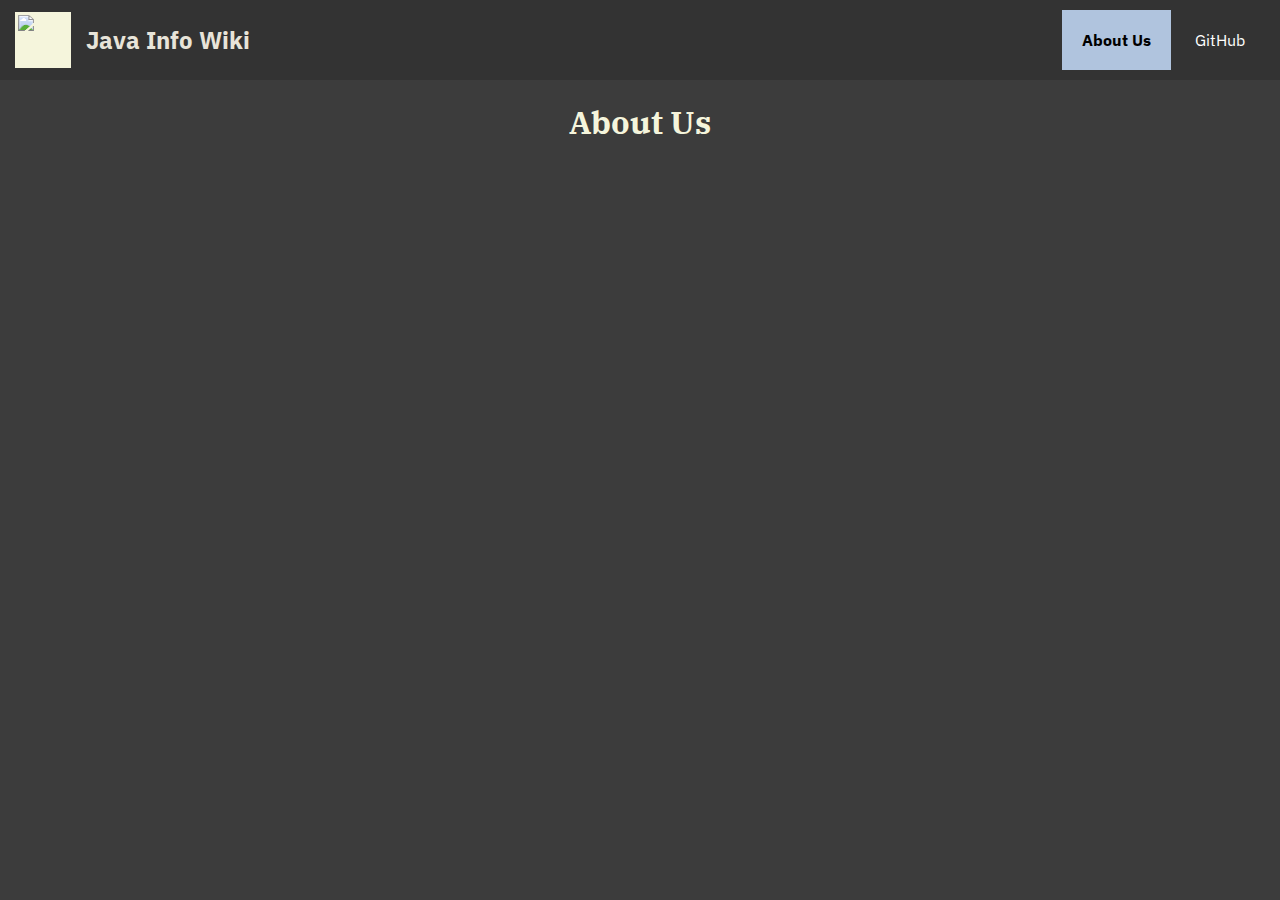
==== pages/about.html @ f69f8e46 "Merge pull request #7 from sauravk000/main" ====
<!DOCTYPE html>
<html lang="en">
<head>
    <meta charset="UTF-8">
    <meta name="viewport" content="width=device-width, initial-scale=1.0">
    <link rel="shortcut icon" href="../logo.png" type="image/x-icon">
    <link rel="stylesheet" href="https://cdnjs.cloudflare.com/ajax/libs/font-awesome/6.4.2/css/fontawesome.min.css" integrity="sha512-siarrzI1u3pCqFG2LEzi87McrBmq6Tp7juVsdmGY1Dr8Saw+ZBAzDzrGwX3vgxX1NkioYNCFOVC0GpDPss10zQ==" crossorigin="anonymous" referrerpolicy="no-referrer" />
    <link rel="stylesheet" href="https://cdnjs.cloudflare.com/ajax/libs/font-awesome/6.4.2/css/brands.min.css" integrity="sha512-W/zrbCncQnky/EzL+/AYwTtosvrM+YG/V6piQLSe2HuKS6cmbw89kjYkp3tWFn1dkWV7L1ruvJyKbLz73Vlgfg==" crossorigin="anonymous" referrerpolicy="no-referrer" />
    <title>Java Intro Wiki</title>
    <link rel="stylesheet" href="../styles/main.css">
    <link rel="stylesheet" href="../styles/about.css">
</head>
<body>
    <!-- Create the header -->
    <header class="header">
      <div class="logo-container">
        <img src="../logo.png" alt="Logo"> <!-- Add a logo image -->
        <h1>Java Info Wiki</h1> <!-- Add a title -->
      </div>
        <div class="links">
            <a class="active">About Us</a> <!-- Link to the about page -->
            <a href="https://github.com/c43-sar/java-intro-wiki">
                <i class="fa-brands fa-github"></i>
                GitHub
            </a> <!-- Link to the download page -->
        </div>
    </header>

    <!-- Create the content area -->
    <main class="content">
        <h1>About Us</h1> <!-- Add a heading -->

    </main>
</body>
</html>
---- styles/main.css ----
@import url('https://fonts.googleapis.com/css2?family=IBM+Plex+Sans:ital,wght@0,100;0,200;0,300;0,400;0,500;0,600;0,700;1,100;1,200;1,300;1,400;1,500;1,600;1,700&family=IBM+Plex+Serif&family=Inter:wght@100;200;300;400;500;600;700;800;900&family=Montserrat:ital,wght@0,100;0,200;0,300;0,400;0,500;0,600;0,700;0,800;0,900;1,100;1,200;1,300;1,400;1,500;1,600;1,700;1,800;1,900&display=swap');

body {
  font-family: 'IBM Plex Sans', sans-serif;
  font-weight: 400;
  margin: 0;
  display: grid;
  grid-template-areas: "header header header header header header header"
                       "navbar main main main main main ad";
  grid-template-rows: 80px 5fr;
  grid-auto-rows: 1fr;
  grid-auto-columns: 1fr;
  height: 100vh;
  gap: 0px 20px;
  background-color: rgb(60, 60, 60);
  color: beige;
}

/* Style the header */
/* .header {
  background-color: #f1f1f1; /* Light gray background color */
  /* padding: 20px; /* Add some padding */
  /* text-align: center; Center the text */
  /* grid-area: header; */
/* } */

.active {
  background-color: lightsteelblue; /* Light gray background color */
  color: black !important; /* Black text color */
  font-weight: 700 !important;
}

.header {
  background-color: #333; /* Dark background color */
  /*padding: 20px; /* Add some padding */
  /*height: 60px; /* Set the height of the header */
  width: 100%; /* Set the width of the header */
  /*position: fixed; /* Make it stick to the top */
  /* top: 0;*/
  grid-area: header;
  display: flex; /* Use flexbox to align the items */
  align-items: center; /* Center the items vertically */
  justify-content: space-between; /* Distribute the items evenly */
}

/* Style the header title */
.header h1 {
  color: #e8e4d9;
  /*font-size: min(5vw, 1.2em);*/
  font-size: x-large;
  text-align: center;
}

.header img {
  width: 50px; /* Set the width of the logo */
  height: 50px; /* Set the height of the logo */
  margin: 15px; /* Add some margin to the logo */
  /* height: 100px; /* Set the height of the logo */
  vertical-align: middle; /* Align the logo vertically with the text */
  /*width: max(100px, 18vw); /* Set the width of the logo */
  background-color: beige;
  aspect-ratio: 35 / 4;
  padding: 0.2rem;
}

/* Style the header links */
.header a {
  display: inline-block; /* Display the links inline */
  color: white; /* White text color */
  /*padding: 20px; /* Add some padding */
  padding: 20px;
  text-decoration: none; /* Remove underline */
}

/* Change the color of links on hover */
.header a:hover {
  background-color: beige; /* Light gray background color */
  color: black; /* Black text color */
}

.logo-container {
  display: grid;
  grid-template-columns: auto auto;
  place-items: center;


}

.links {
  margin-right: 15px;
}

/* Style the navigation bar */
.navbar {
  background-color: #333; /* Dark background color */
  overflow: auto; /* Enable scrolling if the content is too long */
  grid-area: navbar;
}

/* Style the navigation bar links */
.navbar a {
  display: block; /* Make the links take up the entire space */
  color: white; /* White text color */
  padding: 16px; /* Add some padding */
  text-decoration: none; /* Remove underline */
}

/* Change the color of links on hover */
.navbar a:hover {
  background-color: #ddd; /* Light gray background color */
  color: darkslateblue; /* Black text color */
  font-weight: 500;
}

/* Style the content area */
.content {
  font-family: 'Inter', sans-serif !important;
  grid-area: main;
}

/* Style the heading */
.content h1 {
  font-family: 'IBM Plex Serif', serif !important;
  text-align: center; /* Center the text */
}

.linkBox {
  grid-area: ad;
  display: grid;
}

.prBox {
  border: 1px solid black;
  margin: 15px;
  font-family: 'Segoe UI', Tahoma, Geneva, Verdana, sans-serif;
  font-size: x-small;
}

.prBox img {
  width: 100%;
  padding: 0;
  margin: 0;
}

#wrap {
  width: 160px;
  height: 160px;
  padding: 0;
  overflow: hidden;
}

#scaled-frame {
  width: 200px;
  height: 200px;
  border: 0px;
  zoom: 0.8;
  -moz-transform: scale(0.8);
  -moz-transform-origin: 0 0;
  -o-transform: scale(0.8);
  -o-transform-origin: 0 0;
  -webkit-transform: scale(0.8);
  -webkit-transform-origin: 0 0;
}

@media screen and (-webkit-min-device-pixel-ratio:0) {
  #scaled-frame {
    zoom: 1;
  }
}
---- styles/about.css ----
body{
  grid-template-areas: "header header header header header header"
                       "main main main main main main";
  justify-items: center;
}
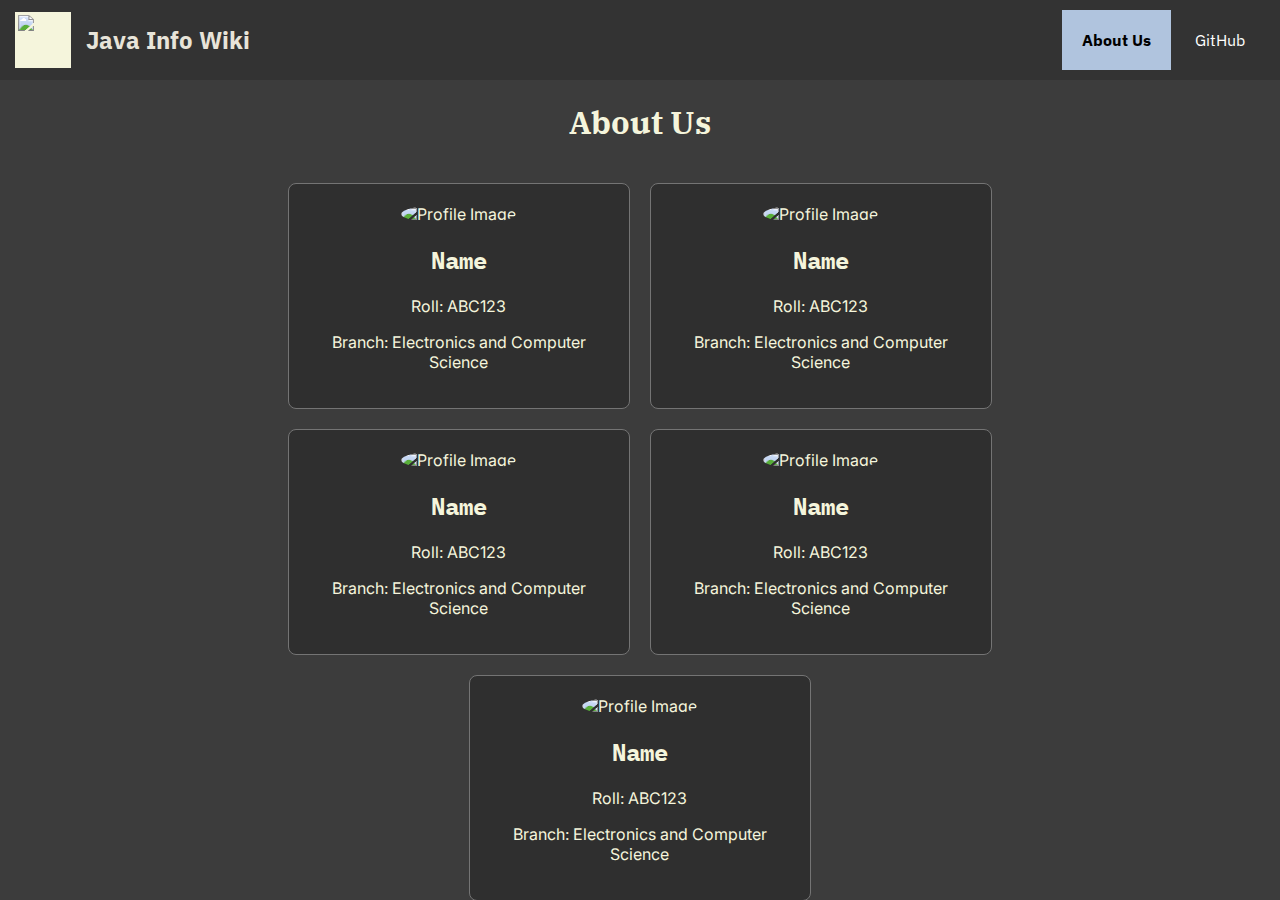
==== commit 57b44458: "Merge pull request #8 from sauravk000/main" ====
--- a/pages/about.html
+++ b/pages/about.html
@@ -29,7 +29,45 @@
     <!-- Create the content area -->
     <main class="content">
         <h1>About Us</h1> <!-- Add a heading -->
-
+        <section class="card-grid">
+            <div class="card">
+                <img src="profile-image.jpg" alt="Profile Image">
+                <h2>Name</h2>
+                <p>Roll: ABC123</p>
+                <p>Branch: Electronics and Computer Science</p>
+                <a href="https://github.com/username" target="_blank"><i class="fa-brands fa-square-github"></i></a>
+            </div>
+            <div class="card">
+                <img src="profile-image.jpg" alt="Profile Image">
+                <h2>Name</h2>
+                <p>Roll: ABC123</p>
+                <p>Branch: Electronics and Computer Science</p>
+                <a href="https://github.com/username" target="_blank"><i class="fa-brands fa-square-github"></i></a>
+            </div>
+            <div class="card">
+                <img src="profile-image.jpg" alt="Profile Image">
+                <h2>Name</h2>
+                <p>Roll: ABC123</p>
+                <p>Branch: Electronics and Computer Science</p>
+                <a href="https://github.com/username" target="_blank"><i class="fa-brands fa-square-github"></i></a>
+            </div>
+            <div class="card">
+                <img src="profile-image.jpg" alt="Profile Image">
+                <h2>Name</h2>
+                <p>Roll: ABC123</p>
+                <p>Branch: Electronics and Computer Science</p>
+                <a href="https://github.com/username" target="_blank"><i class="fa-brands fa-square-github"></i></a>
+            </div>
+            <div class="card">
+                <img src="profile-image.jpg" alt="Profile Image">
+                <h2>Name</h2>
+                <p>Roll: ABC123</p>
+                <p>Branch: Electronics and Computer Science</p>
+                <a href="https://github.com/username" target="_blank"><i class="fa-brands fa-square-github"></i></a>
+            </div>
+            <!-- Add more cards here if needed -->
+        </section>
+        
     </main>
 </body>
 </html>
--- a/styles/main.css
+++ b/styles/main.css
@@ -1,4 +1,4 @@
-@import url('https://fonts.googleapis.com/css2?family=IBM+Plex+Sans:ital,wght@0,100;0,200;0,300;0,400;0,500;0,600;0,700;1,100;1,200;1,300;1,400;1,500;1,600;1,700&family=IBM+Plex+Serif&family=Inter:wght@100;200;300;400;500;600;700;800;900&family=Montserrat:ital,wght@0,100;0,200;0,300;0,400;0,500;0,600;0,700;0,800;0,900;1,100;1,200;1,300;1,400;1,500;1,600;1,700;1,800;1,900&display=swap');
+@import url('https://fonts.googleapis.com/css2?family=IBM+Plex+Sans:ital,wght@0,100;0,200;0,300;0,400;0,500;0,600;0,700;1,100;1,200;1,300;1,400;1,500;1,600;1,700&family=IBM+Plex+Serif&family=Inter:wght@100;200;300;400;500;600;700;800;900&family=Montserrat:ital,wght@0,100;0,200;0,300;0,400;0,500;0,600;0,700;0,800;0,900;1,100;1,200;1,300;1,400;1,500;1,600;1,700;1,800;1,900&family=IBM+Plex+Mono&family=JetBrains+Mono&display=swap');
 
 body {
   font-family: 'IBM Plex Sans', sans-serif;
@@ -116,6 +116,7 @@
 .content {
   font-family: 'Inter', sans-serif !important;
   grid-area: main;
+  overflow-y: scroll;
 }
 
 /* Style the heading */
@@ -166,4 +167,34 @@
   #scaled-frame {
     zoom: 1;
   }
-}+}
+
+h2, h3, h4, h5, h6 {
+  font-family: 'IBM Plex Mono', Menlo, Courier, monospace;
+}
+
+li {
+  margin: 1em;
+}
+
+/* Style the pre tag in dark mode */
+pre {
+  padding: 1em;
+  background-color: #333; /* Dark background color */
+  color: #dddddd; /* Light text color */
+  border-radius: 0.3em;
+  overflow-x: auto;
+  font-family: 'JetBrains Mono','IBM Plex Mono', Courier, monospace;
+}
+
+/* Style the code tag inside the pre for dark mode */
+pre code {
+  font-family: 'JetBrains Mono','IBM Plex Mono', Courier, monospace;
+  color: #fff; /* Light text color */
+}
+
+section {
+  margin: 2.5rem 0;
+}
+
+
--- a/styles/about.css
+++ b/styles/about.css
@@ -1,5 +1,36 @@
 body{
   grid-template-areas: "header header header header header header"
-                       "main main main main main main";
-  justify-items: center;
-}+                       ". main main main main .";
+  justify-items: stretch;  
+}
+
+
+.card-grid {
+  display: flex;
+  flex-wrap: wrap;
+  justify-content: center;
+  gap: 20px;
+}
+
+.card {
+  border: 1px solid #747474;
+  border-radius: 8px;
+  padding: 20px;
+  text-align: center;
+  max-width: 300px; /* Set a maximum width for the card */
+  flex: 1 0 300px; /* Flex properties for responsiveness */
+  background-color: #2f2f2f;
+}
+
+.card img {
+  width: 100%;
+  border-radius: 50%; /* Adjust this for circular images */
+}
+
+.card a {
+  display: block;
+  margin-top: 10px;
+  text-decoration: none;
+  color: white;
+  font-size: 4rem;
+}
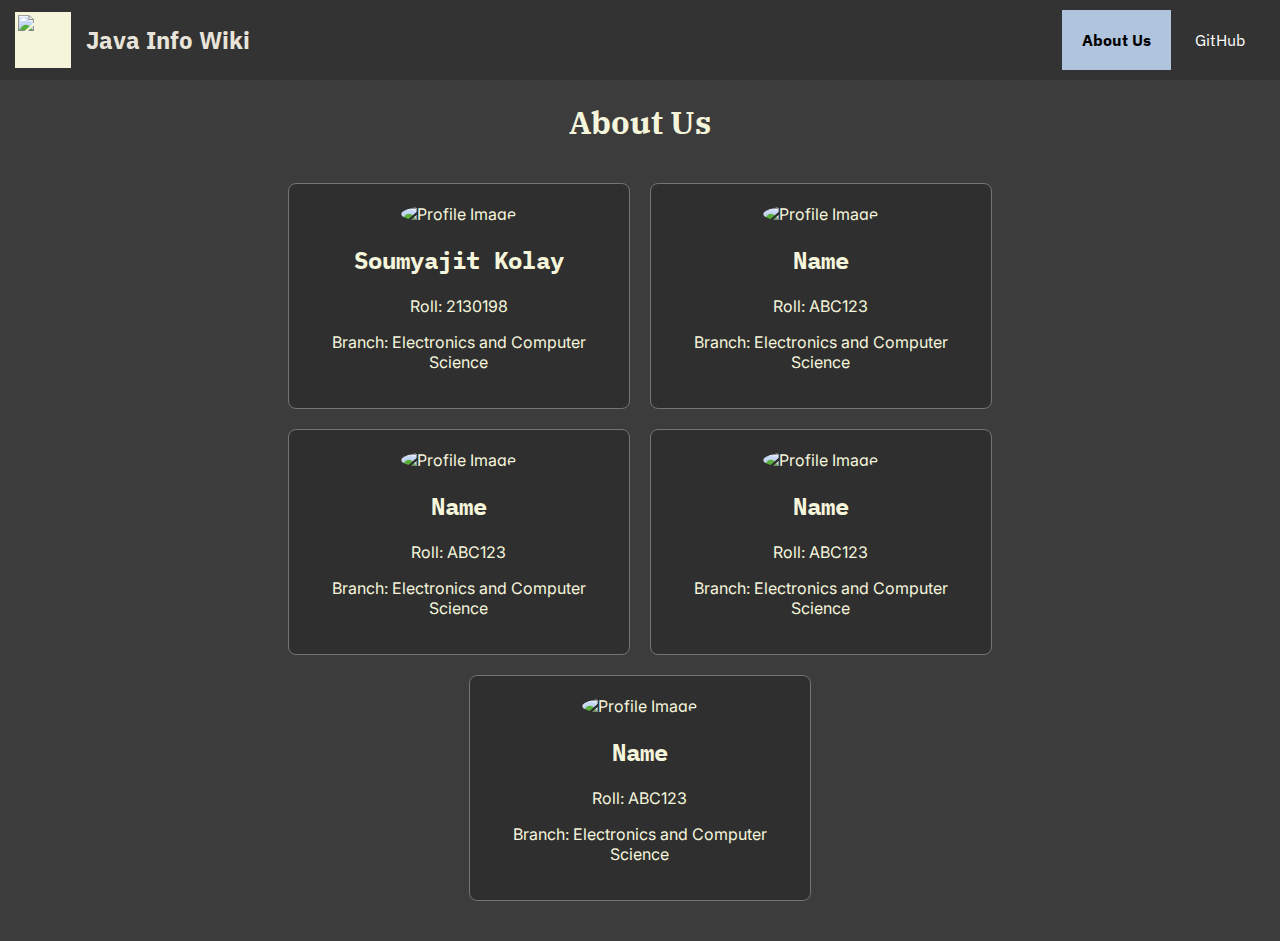
==== commit e0df4451: "minor changes" ====
--- a/pages/about.html
+++ b/pages/about.html
@@ -28,14 +28,14 @@
 
     <!-- Create the content area -->
     <main class="content">
-        <h1>About Us</h1> <!-- Add a heading -->
+        <h1>About Us</h1>
         <section class="card-grid">
             <div class="card">
                 <img src="profile-image.jpg" alt="Profile Image">
-                <h2>Name</h2>
-                <p>Roll: ABC123</p>
+                <h2>Soumyajit Kolay</h2>
+                <p>Roll: 2130198</p>
                 <p>Branch: Electronics and Computer Science</p>
-                <a href="https://github.com/username" target="_blank"><i class="fa-brands fa-square-github"></i></a>
+                <a href="https://github.com/c43-sar" target="_blank"><i class="fa-brands fa-square-github"></i></a>
             </div>
             <div class="card">
                 <img src="profile-image.jpg" alt="Profile Image">
@@ -65,7 +65,6 @@
                 <p>Branch: Electronics and Computer Science</p>
                 <a href="https://github.com/username" target="_blank"><i class="fa-brands fa-square-github"></i></a>
             </div>
-            <!-- Add more cards here if needed -->
         </section>
         
     </main>
--- a/styles/main.css
+++ b/styles/main.css
@@ -116,7 +116,6 @@
 .content {
   font-family: 'Inter', sans-serif !important;
   grid-area: main;
-  overflow-y: scroll;
 }
 
 /* Style the heading */
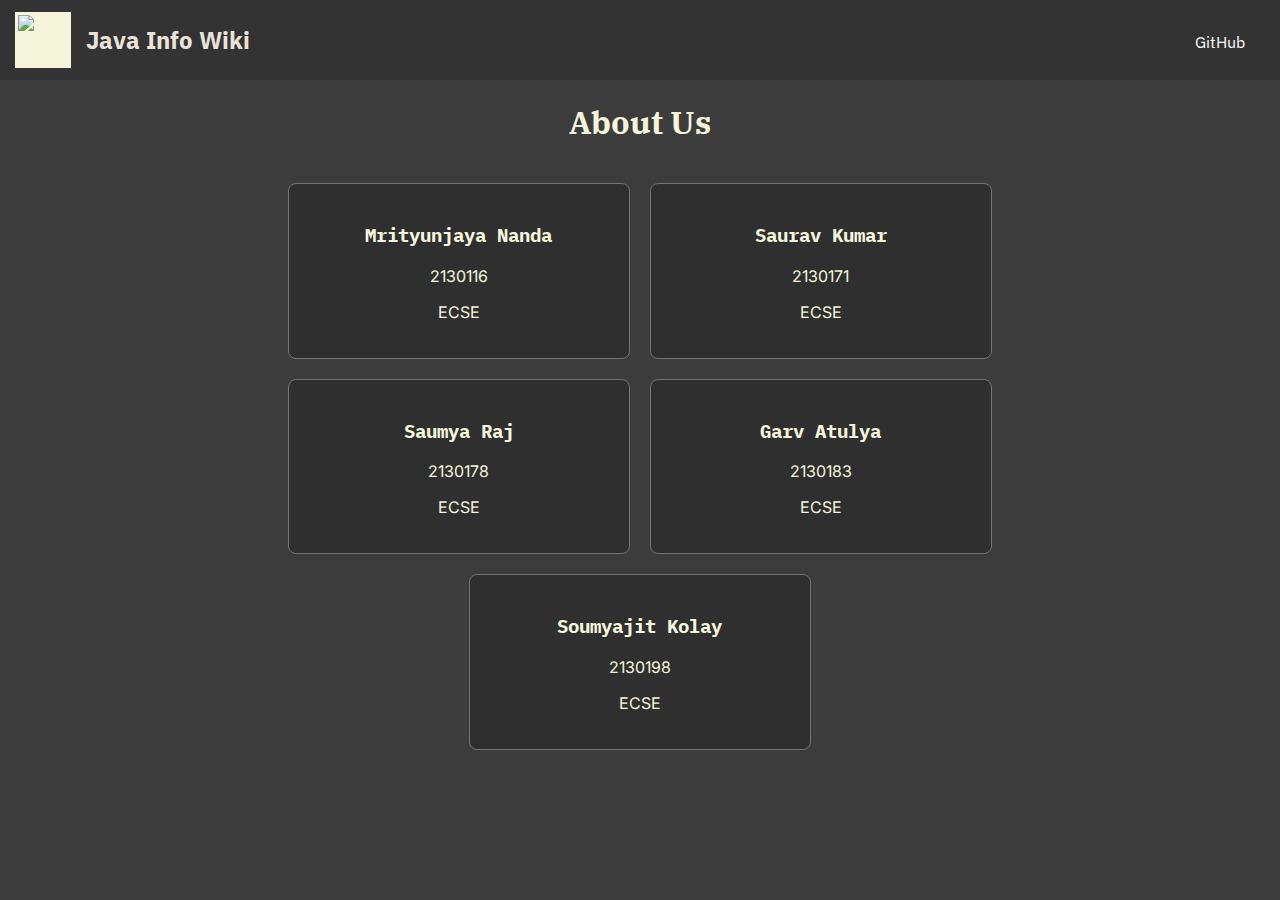
==== commit 050daa6a: "Style changes in about page" ====
--- a/pages/about.html
+++ b/pages/about.html
@@ -6,6 +6,7 @@
     <link rel="shortcut icon" href="../logo.png" type="image/x-icon">
     <link rel="stylesheet" href="https://cdnjs.cloudflare.com/ajax/libs/font-awesome/6.4.2/css/fontawesome.min.css" integrity="sha512-siarrzI1u3pCqFG2LEzi87McrBmq6Tp7juVsdmGY1Dr8Saw+ZBAzDzrGwX3vgxX1NkioYNCFOVC0GpDPss10zQ==" crossorigin="anonymous" referrerpolicy="no-referrer" />
     <link rel="stylesheet" href="https://cdnjs.cloudflare.com/ajax/libs/font-awesome/6.4.2/css/brands.min.css" integrity="sha512-W/zrbCncQnky/EzL+/AYwTtosvrM+YG/V6piQLSe2HuKS6cmbw89kjYkp3tWFn1dkWV7L1ruvJyKbLz73Vlgfg==" crossorigin="anonymous" referrerpolicy="no-referrer" />
+    <link rel="stylesheet" href="https://cdnjs.cloudflare.com/ajax/libs/font-awesome/6.4.2/css/solid.min.css" integrity="sha512-P9pgMgcSNlLb4Z2WAB2sH5KBKGnBfyJnq+bhcfLCFusrRc4XdXrhfDluBl/usq75NF5gTDIMcwI1GaG5gju+Mw==" crossorigin="anonymous" referrerpolicy="no-referrer" />
     <title>Java Intro Wiki</title>
     <link rel="stylesheet" href="../styles/main.css">
     <link rel="stylesheet" href="../styles/about.css">
@@ -18,7 +19,9 @@
         <h1>Java Info Wiki</h1> <!-- Add a title -->
       </div>
         <div class="links">
-            <a class="active">About Us</a> <!-- Link to the about page -->
+            <a href="../index.html" class="home-button">
+                <i class="fa-solid fa-house"></i>
+            </a> <!-- Link to the home page -->
             <a href="https://github.com/c43-sar/java-intro-wiki">
                 <i class="fa-brands fa-github"></i>
                 GitHub
@@ -28,45 +31,45 @@
 
     <!-- Create the content area -->
     <main class="content">
-        <h1>About Us</h1>
+        <h1>About Us</h1> <!-- Add a heading -->
         <section class="card-grid">
             <div class="card">
-                <img src="profile-image.jpg" alt="Profile Image">
-                <h2>Soumyajit Kolay</h2>
-                <p>Roll: 2130198</p>
-                <p>Branch: Electronics and Computer Science</p>
-                <a href="https://github.com/c43-sar" target="_blank"><i class="fa-brands fa-square-github"></i></a>
-            </div>
-            <div class="card">
-                <img src="profile-image.jpg" alt="Profile Image">
-                <h2>Name</h2>
-                <p>Roll: ABC123</p>
-                <p>Branch: Electronics and Computer Science</p>
+                <!-- <i class="fa-solid fa-user-tie user-image"></i> -->
+                <h3>Mrityunjaya Nanda</h3>
+                <p>2130116</p>
+                <p>ECSE</p>
                 <a href="https://github.com/username" target="_blank"><i class="fa-brands fa-square-github"></i></a>
             </div>
             <div class="card">
-                <img src="profile-image.jpg" alt="Profile Image">
-                <h2>Name</h2>
-                <p>Roll: ABC123</p>
-                <p>Branch: Electronics and Computer Science</p>
+                <!-- <i class="fa-solid fa-user-tie user-image"></i> -->
+                <h3>Saurav Kumar</h3>
+                <p>2130171</p>
+                <p>ECSE</p>
                 <a href="https://github.com/username" target="_blank"><i class="fa-brands fa-square-github"></i></a>
             </div>
             <div class="card">
-                <img src="profile-image.jpg" alt="Profile Image">
-                <h2>Name</h2>
-                <p>Roll: ABC123</p>
-                <p>Branch: Electronics and Computer Science</p>
+                <!-- <i class="fa-solid fa-user-tie user-image"></i> -->
+                <h3>Saumya Raj</h3>
+                <p>2130178</p>
+                <p>ECSE</p>
                 <a href="https://github.com/username" target="_blank"><i class="fa-brands fa-square-github"></i></a>
             </div>
             <div class="card">
-                <img src="profile-image.jpg" alt="Profile Image">
-                <h2>Name</h2>
-                <p>Roll: ABC123</p>
-                <p>Branch: Electronics and Computer Science</p>
+                <!-- <i class="fa-solid fa-user-tie user-image"></i> -->
+                <h3>Garv Atulya</h3>
+                <p>2130183</p>
+                <p>ECSE</p>
                 <a href="https://github.com/username" target="_blank"><i class="fa-brands fa-square-github"></i></a>
             </div>
+            <div class="card">
+                <!-- <i class="fa-solid fa-user-tie user-image"></i> -->
+                <h3>Soumyajit Kolay</h3>
+                <p>2130198</p>
+                <p>ECSE</p>
+                <a href="https://github.com/username" target="_blank"><i class="fa-brands fa-square-github"></i></a>
+            </div>
+            <!-- Add more cards here if needed -->
         </section>
-        
     </main>
 </body>
 </html>
--- a/styles/about.css
+++ b/styles/about.css
@@ -32,5 +32,10 @@
   margin-top: 10px;
   text-decoration: none;
   color: white;
-  font-size: 4rem;
+  font-size: 2.5rem;
 }
+
+.user-image {
+  font-size: 12rem;
+}
+
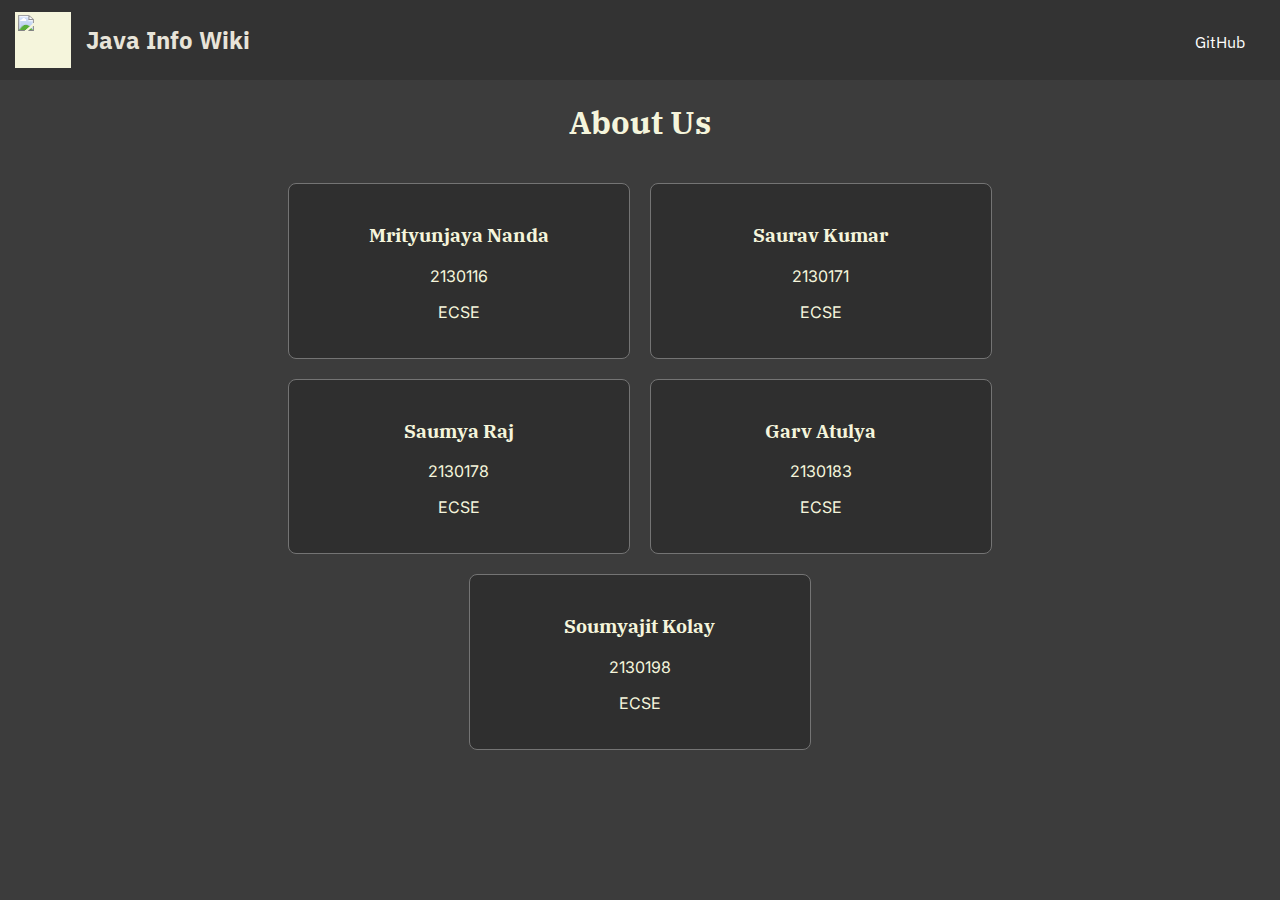
==== commit d955232e: "Changelog: -> Deleted Intro page -> Formatted pages -> Modified fonts Soumyajit Kolay (@c43-sar)" ====
--- a/pages/about.html
+++ b/pages/about.html
@@ -31,7 +31,7 @@
 
     <!-- Create the content area -->
     <main class="content">
-        <h1>About Us</h1> <!-- Add a heading -->
+        <h1>About Us</h1>
         <section class="card-grid">
             <div class="card">
                 <!-- <i class="fa-solid fa-user-tie user-image"></i> -->
@@ -66,9 +66,8 @@
                 <h3>Soumyajit Kolay</h3>
                 <p>2130198</p>
                 <p>ECSE</p>
-                <a href="https://github.com/username" target="_blank"><i class="fa-brands fa-square-github"></i></a>
+                <a href="https://github.com/c43-sar" target="_blank"><i class="fa-brands fa-square-github"></i></a>
             </div>
-            <!-- Add more cards here if needed -->
         </section>
     </main>
 </body>
--- a/styles/main.css
+++ b/styles/main.css
@@ -26,7 +26,7 @@
 
 .active {
   background-color: lightsteelblue; /* Light gray background color */
-  color: black !important; /* Black text color */
+  color: black; /* Black text color */
   font-weight: 700 !important;
 }
 
@@ -114,13 +114,13 @@
 
 /* Style the content area */
 .content {
-  font-family: 'Inter', sans-serif !important;
+  font-family: 'Inter','Segoe UI', Tahoma, Geneva, Verdana, sans-serif !important;
   grid-area: main;
 }
 
 /* Style the heading */
 .content h1 {
-  font-family: 'IBM Plex Serif', serif !important;
+  font-family: 'IBM Plex Serif', Cambria, Cochin, Georgia, Times, 'Times New Roman', serif !important;
   text-align: center; /* Center the text */
 }
 
@@ -132,7 +132,7 @@
 .prBox {
   border: 1px solid black;
   margin: 15px;
-  font-family: 'Segoe UI', Tahoma, Geneva, Verdana, sans-serif;
+  font-family: 'Inter','Segoe UI', Tahoma, Geneva, Verdana, sans-serif !important;
   font-size: x-small;
 }
 
@@ -154,6 +154,8 @@
   height: 200px;
   border: 0px;
   zoom: 0.8;
+  transform: scale(0.8);
+  transform-origin: 0 0;
   -moz-transform: scale(0.8);
   -moz-transform-origin: 0 0;
   -o-transform: scale(0.8);
@@ -169,7 +171,7 @@
 }
 
 h2, h3, h4, h5, h6 {
-  font-family: 'IBM Plex Mono', Menlo, Courier, monospace;
+  font-family: 'IBM Plex Serif', Cambria, Cochin, Georgia, Times, 'Times New Roman', serif !important;
 }
 
 li {
@@ -183,12 +185,12 @@
   color: #dddddd; /* Light text color */
   border-radius: 0.3em;
   overflow-x: auto;
-  font-family: 'JetBrains Mono','IBM Plex Mono', Courier, monospace;
+  font-family: 'IBM Plex Mono', Menlo, Courier, monospace;
 }
 
 /* Style the code tag inside the pre for dark mode */
 pre code {
-  font-family: 'JetBrains Mono','IBM Plex Mono', Courier, monospace;
+  font-family: 'IBM Plex Mono', Menlo, Courier, monospace;
   color: #fff; /* Light text color */
 }
 
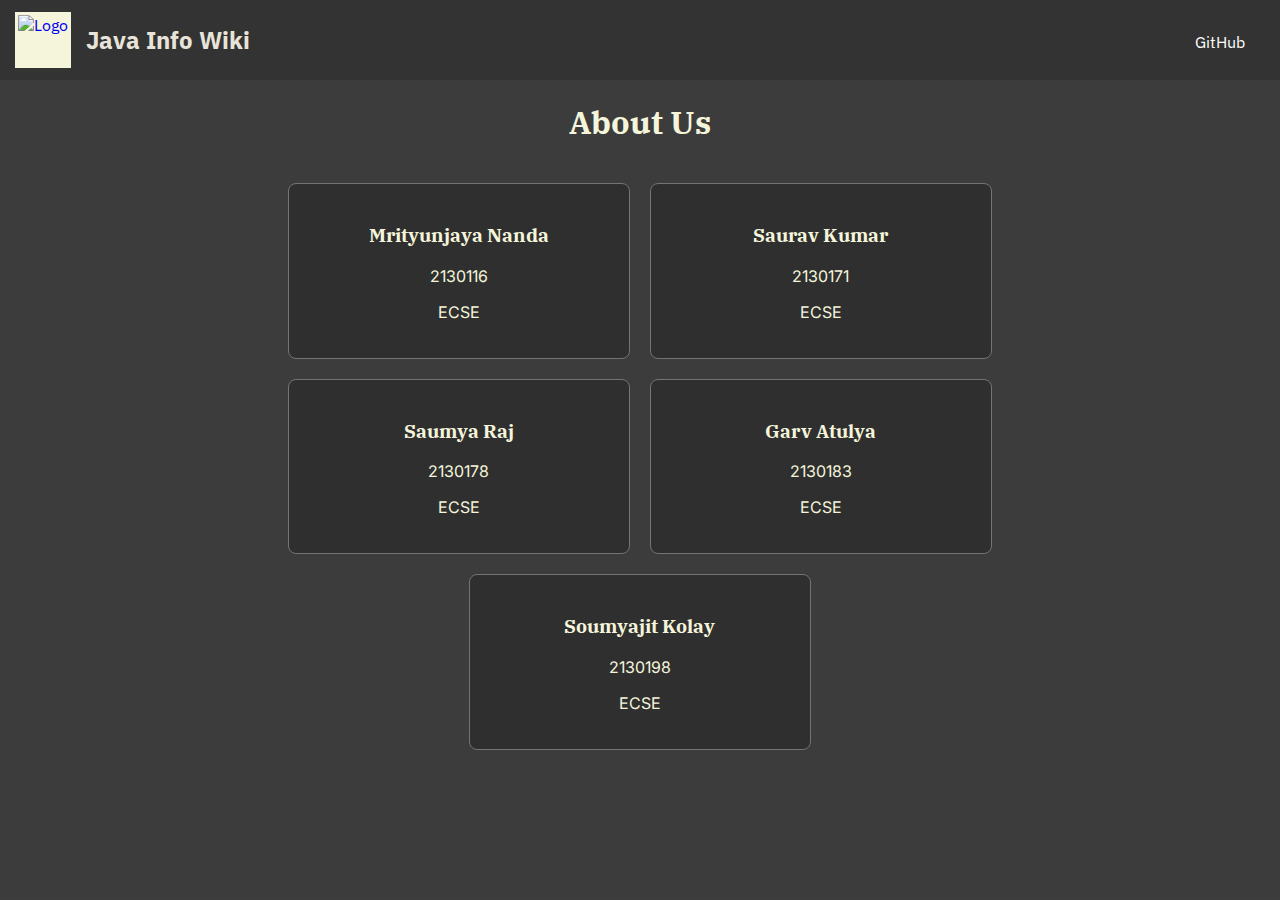
==== commit ecbde31e: "Minor CSS Fixes, Logo unbreak" ====
--- a/pages/about.html
+++ b/pages/about.html
@@ -14,10 +14,14 @@
 <body>
     <!-- Create the header -->
     <header class="header">
-      <div class="logo-container">
-        <img src="../logo.png" alt="Logo"> <!-- Add a logo image -->
-        <h1>Java Info Wiki</h1> <!-- Add a title -->
-      </div>
+        <a href="../index.html">
+            <div class="logo-container">
+              <img src="../logo.png" alt="Logo" />
+              <!-- Add a logo image -->
+              <h1>Java Info Wiki</h1>
+              <!-- Add a title -->
+            </div>
+        </a>
         <div class="links">
             <a href="../index.html" class="home-button">
                 <i class="fa-solid fa-house"></i>
--- a/styles/main.css
+++ b/styles/main.css
@@ -1,12 +1,13 @@
-@import url('https://fonts.googleapis.com/css2?family=IBM+Plex+Sans:ital,wght@0,100;0,200;0,300;0,400;0,500;0,600;0,700;1,100;1,200;1,300;1,400;1,500;1,600;1,700&family=IBM+Plex+Serif&family=Inter:wght@100;200;300;400;500;600;700;800;900&family=Montserrat:ital,wght@0,100;0,200;0,300;0,400;0,500;0,600;0,700;0,800;0,900;1,100;1,200;1,300;1,400;1,500;1,600;1,700;1,800;1,900&family=IBM+Plex+Mono&family=JetBrains+Mono&display=swap');
+@import url("https://fonts.googleapis.com/css2?family=IBM+Plex+Sans:ital,wght@0,100;0,200;0,300;0,400;0,500;0,600;0,700;1,100;1,200;1,300;1,400;1,500;1,600;1,700&family=IBM+Plex+Serif&family=Inter:wght@100;200;300;400;500;600;700;800;900&family=Montserrat:ital,wght@0,100;0,200;0,300;0,400;0,500;0,600;0,700;0,800;0,900;1,100;1,200;1,300;1,400;1,500;1,600;1,700;1,800;1,900&family=IBM+Plex+Mono&family=JetBrains+Mono&display=swap");
 
 body {
-  font-family: 'IBM Plex Sans', sans-serif;
+  font-family: "IBM Plex Sans", sans-serif;
   font-weight: 400;
   margin: 0;
   display: grid;
-  grid-template-areas: "header header header header header header header"
-                       "navbar main main main main main ad";
+  grid-template-areas:
+    "header header header header header header header"
+    "navbar main main main main main ad";
   grid-template-rows: 80px 5fr;
   grid-auto-rows: 1fr;
   grid-auto-columns: 1fr;
@@ -19,14 +20,14 @@
 /* Style the header */
 /* .header {
   background-color: #f1f1f1; /* Light gray background color */
-  /* padding: 20px; /* Add some padding */
-  /* text-align: center; Center the text */
-  /* grid-area: header; */
+/* padding: 20px; /* Add some padding */
+/* text-align: center; Center the text */
+/* grid-area: header; */
 /* } */
 
 .active {
-  background-color: lightsteelblue; /* Light gray background color */
-  color: black; /* Black text color */
+  background-color: lightsteelblue !important; /* Light gray background color */
+  color: black !important; /* Black text color */
   font-weight: 700 !important;
 }
 
@@ -51,6 +52,10 @@
   text-align: center;
 }
 
+.header a {
+  text-decoration: none; /* Remove underline */
+}
+
 .header img {
   width: 50px; /* Set the width of the logo */
   height: 50px; /* Set the height of the logo */
@@ -64,7 +69,7 @@
 }
 
 /* Style the header links */
-.header a {
+.links a {
   display: inline-block; /* Display the links inline */
   color: white; /* White text color */
   /*padding: 20px; /* Add some padding */
@@ -73,7 +78,7 @@
 }
 
 /* Change the color of links on hover */
-.header a:hover {
+.links a:hover {
   background-color: beige; /* Light gray background color */
   color: black; /* Black text color */
 }
@@ -82,8 +87,6 @@
   display: grid;
   grid-template-columns: auto auto;
   place-items: center;
-
-
 }
 
 .links {
@@ -114,13 +117,14 @@
 
 /* Style the content area */
 .content {
-  font-family: 'Inter','Segoe UI', Tahoma, Geneva, Verdana, sans-serif !important;
+  font-family: "Inter", "Segoe UI", Tahoma, Geneva, Verdana, sans-serif !important;
   grid-area: main;
 }
 
 /* Style the heading */
 .content h1 {
-  font-family: 'IBM Plex Serif', Cambria, Cochin, Georgia, Times, 'Times New Roman', serif !important;
+  font-family: "IBM Plex Serif", Cambria, Cochin, Georgia, Times,
+    "Times New Roman", serif !important;
   text-align: center; /* Center the text */
 }
 
@@ -132,7 +136,7 @@
 .prBox {
   border: 1px solid black;
   margin: 15px;
-  font-family: 'Inter','Segoe UI', Tahoma, Geneva, Verdana, sans-serif !important;
+  font-family: "Inter", "Segoe UI", Tahoma, Geneva, Verdana, sans-serif !important;
   font-size: x-small;
 }
 
@@ -164,14 +168,19 @@
   -webkit-transform-origin: 0 0;
 }
 
-@media screen and (-webkit-min-device-pixel-ratio:0) {
+@media screen and (-webkit-min-device-pixel-ratio: 0) {
   #scaled-frame {
     zoom: 1;
   }
 }
 
-h2, h3, h4, h5, h6 {
-  font-family: 'IBM Plex Serif', Cambria, Cochin, Georgia, Times, 'Times New Roman', serif !important;
+h2,
+h3,
+h4,
+h5,
+h6 {
+  font-family: "IBM Plex Serif", Cambria, Cochin, Georgia, Times,
+    "Times New Roman", serif !important;
 }
 
 li {
@@ -185,17 +194,15 @@
   color: #dddddd; /* Light text color */
   border-radius: 0.3em;
   overflow-x: auto;
-  font-family: 'IBM Plex Mono', Menlo, Courier, monospace;
+  font-family: "IBM Plex Mono", Menlo, Courier, monospace;
 }
 
 /* Style the code tag inside the pre for dark mode */
 pre code {
-  font-family: 'IBM Plex Mono', Menlo, Courier, monospace;
+  font-family: "IBM Plex Mono", Menlo, Courier, monospace;
   color: #fff; /* Light text color */
 }
 
 section {
   margin: 2.5rem 0;
 }
-
-
--- a/styles/about.css
+++ b/styles/about.css
@@ -1,9 +1,9 @@
-body{
-  grid-template-areas: "header header header header header header"
-                       ". main main main main .";
-  justify-items: stretch;  
+body {
+  grid-template-areas:
+    "header header header header header header"
+    ". main main main main .";
+  justify-items: stretch;
 }
-
 
 .card-grid {
   display: flex;
@@ -38,4 +38,3 @@
 .user-image {
   font-size: 12rem;
 }
-
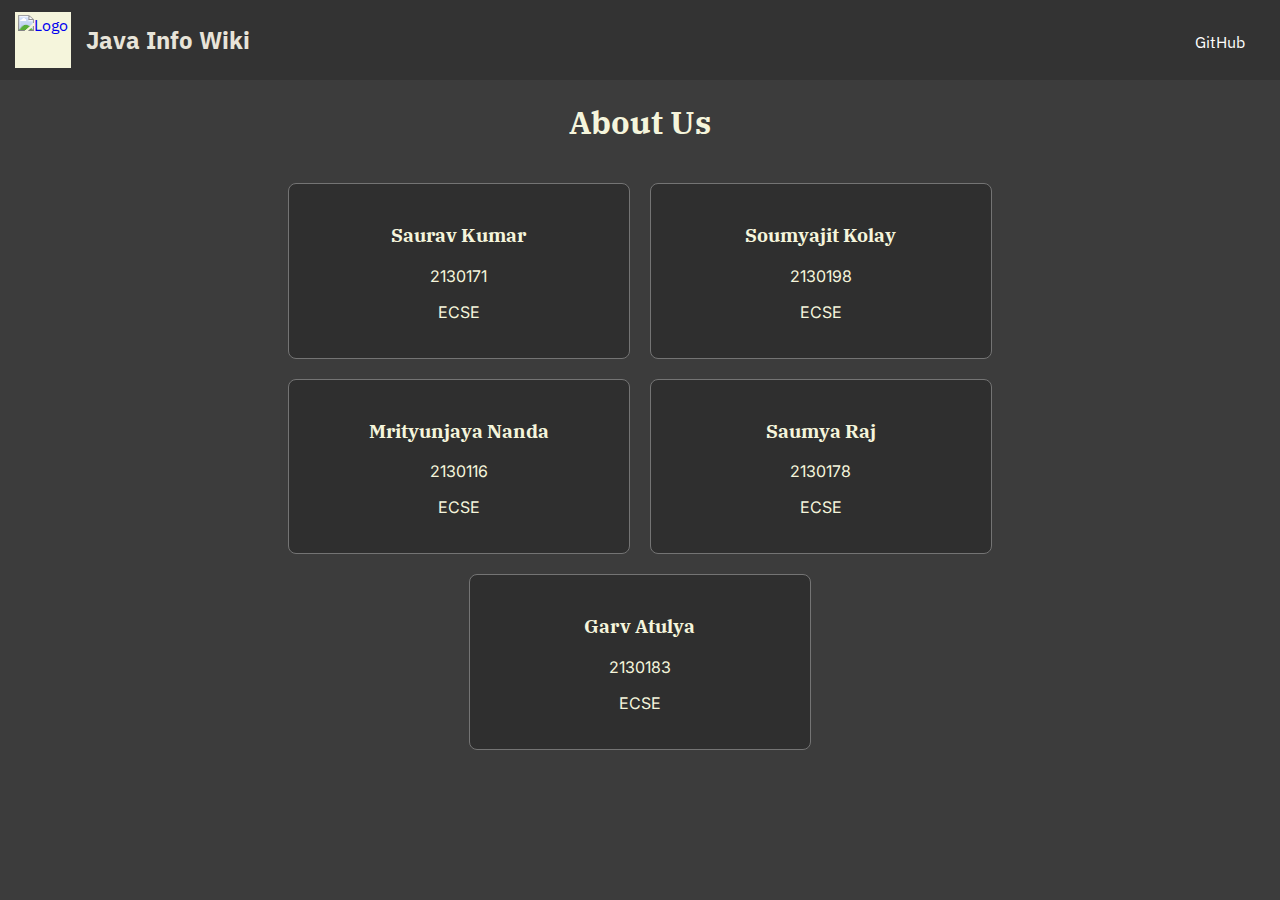
==== commit fd1b2bbd: "Minor changes" ====
--- a/pages/about.html
+++ b/pages/about.html
@@ -39,38 +39,38 @@
         <section class="card-grid">
             <div class="card">
                 <!-- <i class="fa-solid fa-user-tie user-image"></i> -->
+                <a href="https://github.com/sauravk000" target="_blank"><i class="fa-brands fa-github" style="color: #c2c2c2;"></i></a>
+                <h3>Saurav Kumar</h3>
+                <p>2130171</p>
+                <p>ECSE</p>
+            </div>
+            <div class="card">
+                <!-- <i class="fa-solid fa-user-tie user-image"></i> -->
+                <a href="https://github.com/c43-sar" target="_blank"><i class="fa-brands fa-github" style="color: #c2c2c2;"></i></a>
+                <h3>Soumyajit Kolay</h3>
+                <p>2130198</p>
+                <p>ECSE</p>
+            </div>
+            <div class="card">
+                <!-- <i class="fa-solid fa-user-tie user-image"></i> -->
+                <a><i class="fa-solid fa-circle-user" style="color: #c2c2c2;"></i></a>
                 <h3>Mrityunjaya Nanda</h3>
                 <p>2130116</p>
                 <p>ECSE</p>
-                <a href="https://github.com/username" target="_blank"><i class="fa-brands fa-square-github"></i></a>
             </div>
             <div class="card">
                 <!-- <i class="fa-solid fa-user-tie user-image"></i> -->
-                <h3>Saurav Kumar</h3>
-                <p>2130171</p>
+                <a><i class="fa-solid fa-circle-user" style="color: #c2c2c2;"></i></a>
+                <h3>Saumya Raj</h3>
+                <p>2130178</p>
                 <p>ECSE</p>
-                <a href="https://github.com/username" target="_blank"><i class="fa-brands fa-square-github"></i></a>
             </div>
             <div class="card">
                 <!-- <i class="fa-solid fa-user-tie user-image"></i> -->
-                <h3>Saumya Raj</h3>
-                <p>2130178</p>
-                <p>ECSE</p>
-                <a href="https://github.com/username" target="_blank"><i class="fa-brands fa-square-github"></i></a>
-            </div>
-            <div class="card">
-                <!-- <i class="fa-solid fa-user-tie user-image"></i> -->
+                <a><i class="fa-solid fa-circle-user" style="color: #c2c2c2;"></i></a>
                 <h3>Garv Atulya</h3>
                 <p>2130183</p>
                 <p>ECSE</p>
-                <a href="https://github.com/username" target="_blank"><i class="fa-brands fa-square-github"></i></a>
-            </div>
-            <div class="card">
-                <!-- <i class="fa-solid fa-user-tie user-image"></i> -->
-                <h3>Soumyajit Kolay</h3>
-                <p>2130198</p>
-                <p>ECSE</p>
-                <a href="https://github.com/c43-sar" target="_blank"><i class="fa-brands fa-square-github"></i></a>
             </div>
         </section>
     </main>
